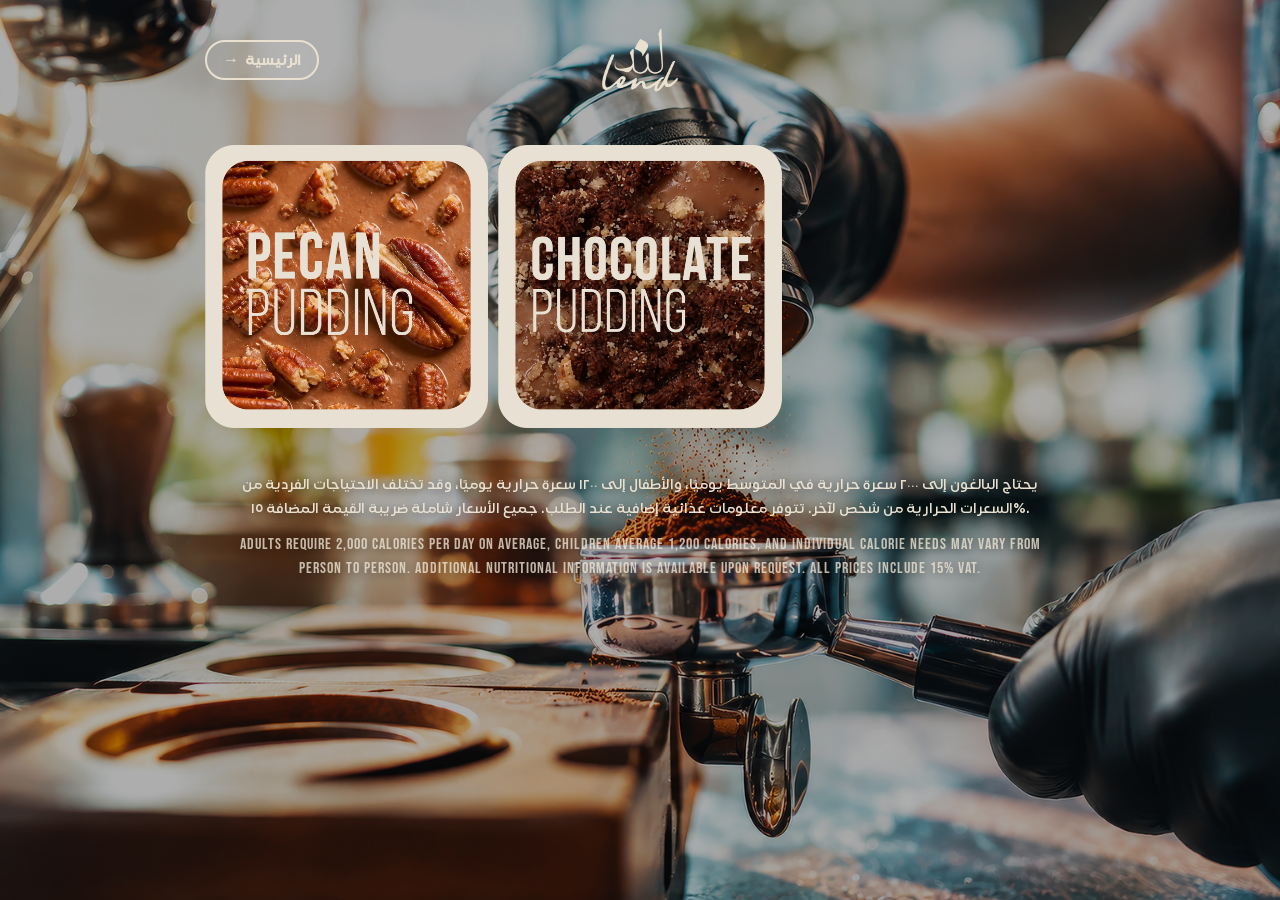
==== dessert.html @ 904e62c1 "Initial commit" ====
<!DOCTYPE html>
<html lang="en">
<head>
    <meta charset="UTF-8">
    <meta name="viewport" content="width=device-width, initial-scale=1.0">
    <title>LendMenu - Dessert</title>
    <link rel="icon" type="image/png" sizes="32x32" href="LendPoint.png">
    <link rel="stylesheet" href="dessert.css">
</head>
<body>

    <!-- Header -->
    <header class="menu-header">
        <button class="back-btn" onclick="goHome()">
            <span class="back-arrow">→</span>
            <span class="back-text">الرئيسية</span>
        </button>
        <img src="LendLogo.png" alt="LendLogo" class="menu-logo">
    </header>

    <!-- Main Content -->
    <main class="menu-content">

        <!-- Dessert Products (Visible Directly) -->
        <div class="dessert-products">
            <div class="products-grid">
                
                <!-- Product Card 1 -->
                <div class="product-square" onclick="openPoster('poster1')">
                    <img src="DessertMenuCardP2.png" alt="Dessert 1" class="product-square-img">
                </div>

                <!-- Product Card 2 -->
                <div class="product-square" onclick="openPoster('poster2')">
                    <img src="DessertMenuCardCH2.png" alt="Dessert 2" class="product-square-img">
                </div>

            </div>
        </div>

        <!-- ========== Footer Note ========== -->
        <div class="footer-note">
            <p class="footer-ar">
                يحتاج البالغون إلى ٢٠٠٠ سعرة حرارية في المتوسط يوميًا، والأطفال إلى ١٢٠٠ سعرة حرارية يوميًا، وقد تختلف الاحتياجات الفردية من السعرات الحرارية من شخص لآخر.
                تتوفر معلومات غذائية إضافية عند الطلب. جميع الأسعار شاملة ضريبة القيمة المضافة ١٥٪.
            </p>
            <p class="footer-en">
                Adults require 2,000 calories per day on average, children average 1,200 calories, and individual calorie needs may vary from person to person.
                Additional nutritional information is available upon request. All prices include 15% VAT.
            </p>
        </div>

    </main>

    <!-- ========== Fullscreen Poster Overlay ========== -->
    <div class="poster-overlay" id="posterOverlay" onclick="closePoster(event)">
        <div class="poster-overlay-content">
            
            <!-- Poster 1 -->
            <div class="poster-full" id="poster1" style="display: none;">
                <div class="poster-vertical" id="fullPoster1">
                    <img src="DessertMenuCardP.png" alt="Dessert Poster" class="poster-bg-vertical">
                </div>
                <button class="close-btn" onclick="closePoster(event)">✕</button>
            </div>

            <!-- Poster 2 -->
            <div class="poster-full" id="poster2" style="display: none;">
                <div class="poster-vertical" id="fullPoster2">
                    <img src="DessertMenuCardCH.png" alt="Dessert Poster" class="poster-bg-vertical">
                </div>
                <button class="close-btn" onclick="closePoster(event)">✕</button>
            </div>

        </div>
    </div>

    <script src="dessert.js"></script>
</body>
</html>
---- dessert.css ----
/* ========== Fonts ========== */
@font-face {
    font-family: 'DG Agnadeen';
    src: url('DGAgnadeen-Regular.ttf') format('truetype');
    font-weight: normal;
    font-style: normal;
    font-display: swap;
}

@font-face {
    font-family: 'Bebas Neue';
    src: url('BebasNeue-Regular.ttf') format('truetype');
    font-weight: normal;
    font-style: normal;
    font-display: swap;
}

/* ========== Reset ========== */
* {
    margin: 0;
    padding: 0;
    box-sizing: border-box;
}

/* ========== Body ========== */
body {
    min-height: 100vh;
    background-image: url('MenuBG.jpeg');
    background-size: cover;
    background-position: center;
    background-repeat: no-repeat;
    background-attachment: fixed;
    font-family: 'DG Agnadeen', sans-serif;
}

/* ========== Header ========== */
.menu-header {
    display: flex;
    align-items: center;
    justify-content: center;
    padding: 20px;
    position: relative;
    max-width: 900px;
    margin: 0 auto;
}

.menu-logo {
    width: clamp(60px, 10vw, 80px);
    height: clamp(60px, 10vw, 80px);
    object-fit: contain;
}

/* ========== Back Button ========== */
.back-btn {
    position: absolute;
    left: 15px;
    top: 50%;
    transform: translateY(-50%);
    display: flex;
    align-items: center;
    gap: 6px;
    background: rgba(255, 255, 255, 0.08);
    border: 2px solid #E9E0D0;
    border-radius: 50px;
    padding: 8px 16px;
    cursor: pointer;
    font-family: 'DG Agnadeen', sans-serif;
    transition: all 0.4s ease;
    backdrop-filter: blur(10px);
}

.back-btn:hover {
    background: #E9E0D0;
}

.back-arrow {
    font-size: 16px;
    color: #E9E0D0;
    transition: color 0.4s ease;
}

.back-text {
    font-size: 14px;
    font-weight: 600;
    color: #E9E0D0;
    transition: color 0.4s ease;
}

.back-btn:hover .back-arrow,
.back-btn:hover .back-text {
    color: #1a1a1a;
}

/* ========== Main Content ========== */
.menu-content {
    max-width: 900px;
    width: 100%;
    margin: 0 auto;
    padding: 15px;
}

/* ========== Dessert Products (Visible Directly) ========== */
.dessert-products {
    margin-top: 10px;
}

/* ========== Products Grid ========== */
.products-grid {
    display: grid;
    grid-template-columns: repeat(3, 1fr);
    gap: 10px;
}

/* ========== Product Square ========== */
.product-square {
    width: 100%;
    aspect-ratio: 1 / 1;
    cursor: pointer;
    overflow: hidden;
    border-radius: 16px;
    -webkit-border-radius: 16px;
    transition: transform 0.4s cubic-bezier(0.16, 1, 0.3, 1);
}

.product-square:hover {
    transform: translateY(-5px) scale(1.03);
}

.product-square:active {
    transform: scale(0.95);
}

/* ========== Product Square Image ========== */
.product-square-img {
    width: 100%;
    height: 100%;
    object-fit: cover;
    display: block;
    pointer-events: none;
    user-select: none;
}

/* ========== Footer Note ========== */
.footer-note {
    margin-top: 30px;
    padding: 15px;
    text-align: center;
}

.footer-ar {
    font-family: 'DG Agnadeen', sans-serif;
    font-size: clamp(12px, 1.5vw, 14px);
    color: #E9E0D0;
    text-shadow: 0 2px 10px rgba(0, 0, 0, 0.5);
    margin-bottom: 12px;
    line-height: 1.7;
}

.footer-en {
    font-family: 'Bebas Neue', sans-serif;
    font-size: clamp(13px, 1.5vw, 16px);
    color: #E9E0D0;
    text-shadow: 0 2px 10px rgba(0, 0, 0, 0.5);
    line-height: 1.5;
    opacity: 0.8;
    letter-spacing: 1px;
}

/* ========== Fullscreen Poster Overlay ========== */
.poster-overlay {
    display: none;
    position: fixed;
    top: 0;
    left: 0;
    width: 100%;
    height: 100%;
    background: rgba(0, 0, 0, 0.85);
    z-index: 1000;
    overflow-y: auto;
    padding: 20px;
    backdrop-filter: blur(10px);
}

.poster-overlay.active {
    display: flex;
    align-items: center;
    justify-content: center;
}

.poster-overlay-content {
    position: relative;
    max-width: min(350px, 90vw);
    width: 100%;
    max-height: 90vh;
    display: flex;
    align-items: center;
    justify-content: center;
}

.poster-full {
    position: relative;
    width: 100%;
    display: flex;
    justify-content: center;
    align-items: center;
}

/* ========== Poster Vertical (Fullscreen) ========== */
.poster-vertical {
    position: relative;
    width: 100%;
    aspect-ratio: 1080 / 1920;
    max-height: 85vh;
    height: auto;
    border-radius: 20px;
    overflow: hidden;
    box-shadow: 0 15px 40px rgba(0, 0, 0, 0.3);
    touch-action: none;
    user-select: none;
    -webkit-user-select: none;
}

/* ========== Poster Background ========== */
.poster-bg-vertical {
    position: absolute;
    top: 0;
    left: 0;
    width: 100%;
    height: 100%;
    object-fit: cover;
    z-index: 1;
    pointer-events: none;
    user-select: none;
    -webkit-user-drag: none;
    border-radius: 18px;
    -webkit-border-radius: 18px;
}

/* ========== Close Button ========== */
.close-btn {
    position: absolute;
    top: -12px;
    right: -12px;
    width: 36px;
    height: 36px;
    border-radius: 50%;
    background: #E9E0D0;
    border: none;
    font-size: 18px;
    cursor: pointer;
    z-index: 1001;
    display: flex;
    align-items: center;
    justify-content: center;
    color: #1a1a1a;
    transition: all 0.3s ease;
}

.close-btn:hover {
    background: #ffffff;
    transform: rotate(90deg);
}

/* ========== Tablet ========== */
@media (max-width: 768px) {
    .products-grid {
        grid-template-columns: repeat(2, 1fr);
        gap: 8px;
    }
}

/* ========== Mobile ========== */
@media (max-width: 480px) {
    .products-grid {
        grid-template-columns: repeat(3, 1fr);
        gap: 6px;
    }

    .back-text {
        display: none;
    }

    .back-btn {
        padding: 8px 12px;
    }
}
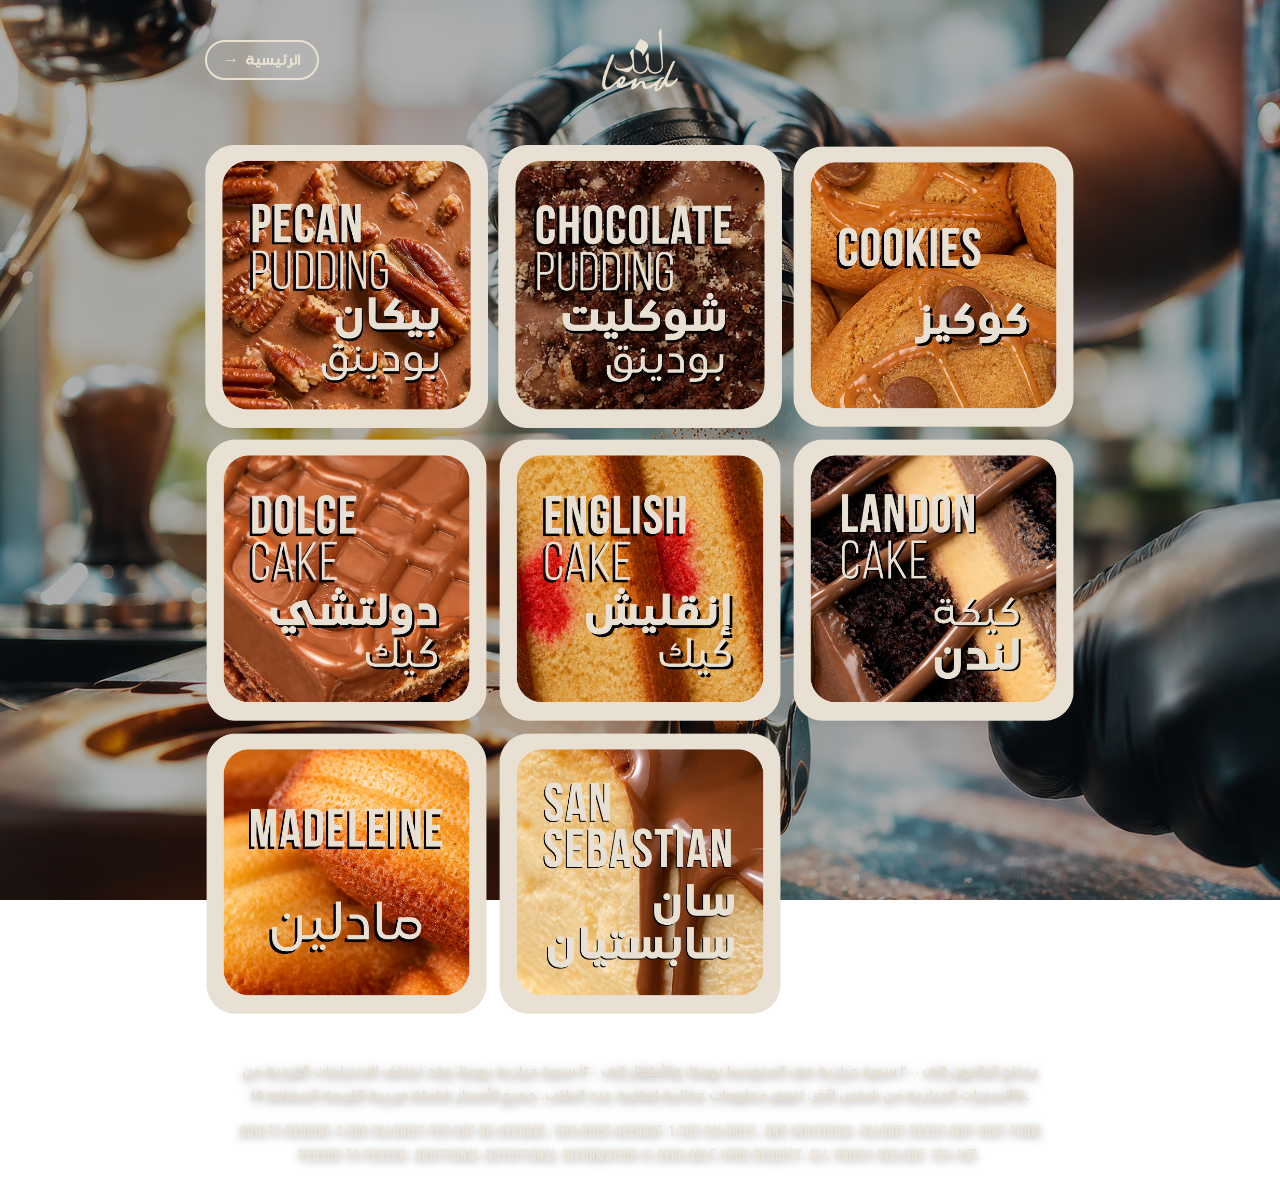
==== commit 3a614e66: "تحديث الملفات" ====
--- a/dessert.html
+++ b/dessert.html
@@ -33,6 +33,36 @@
                 <!-- Product Card 2 -->
                 <div class="product-square" onclick="openPoster('poster2')">
                     <img src="DessertMenuCardCH2.png" alt="Dessert 2" class="product-square-img">
+                </div>
+
+                <!-- Product Card 3 -->
+                <div class="product-square" onclick="openPoster('poster3')">
+                    <img src="DessertMenuCardCO2.png" alt="Dessert 3" class="product-square-img">
+                </div>
+
+                <!-- Product Card 4 -->
+                <div class="product-square" onclick="openPoster('poster4')">
+                    <img src="DessertMenuCardDO2.png" alt="Dessert 4" class="product-square-img">
+                </div>
+
+                <!-- Product Card 5 -->
+                <div class="product-square" onclick="openPoster('poster5')">
+                    <img src="DessertMenuCardEN2.png" alt="Dessert 5" class="product-square-img">
+                </div>
+
+                <!-- Product Card 6 -->
+                <div class="product-square" onclick="openPoster('poster6')">
+                    <img src="DessertMenuCardLC2.png" alt="Dessert 6" class="product-square-img">
+                </div>
+
+                <!-- Product Card 7 -->
+                <div class="product-square" onclick="openPoster('poster7')">
+                    <img src="DessertMenuCardM2.png" alt="Dessert 7" class="product-square-img">
+                </div>
+
+                <!-- Product Card 8 -->
+                <div class="product-square" onclick="openPoster('poster8')">
+                    <img src="DessertMenuCardSS2.png" alt="Dessert 8" class="product-square-img">
                 </div>
 
             </div>
@@ -72,6 +102,54 @@
                 <button class="close-btn" onclick="closePoster(event)">✕</button>
             </div>
 
+            <!-- Poster 3 -->
+            <div class="poster-full" id="poster3" style="display: none;">
+                <div class="poster-vertical" id="fullPoster3">
+                    <img src="DessertMenuCardCO.png" alt="Dessert Poster" class="poster-bg-vertical">
+                </div>
+                <button class="close-btn" onclick="closePoster(event)">✕</button>
+            </div>
+
+            <!-- Poster 4 -->
+            <div class="poster-full" id="poster4" style="display: none;">
+                <div class="poster-vertical" id="fullPoster4">
+                    <img src="DessertMenuCardDO.png" alt="Dessert Poster" class="poster-bg-vertical">
+                </div>
+                <button class="close-btn" onclick="closePoster(event)">✕</button>
+            </div>
+
+            <!-- Poster 5 -->
+            <div class="poster-full" id="poster5" style="display: none;">
+                <div class="poster-vertical" id="fullPoster5">
+                    <img src="DessertMenuCardEN.png" alt="Dessert Poster" class="poster-bg-vertical">
+                </div>
+                <button class="close-btn" onclick="closePoster(event)">✕</button>
+            </div>
+
+            <!-- Poster 6 -->
+            <div class="poster-full" id="poster6" style="display: none;">
+                <div class="poster-vertical" id="fullPoster6">
+                    <img src="DessertMenuCardLC.png" alt="Dessert Poster" class="poster-bg-vertical">
+                </div>
+                <button class="close-btn" onclick="closePoster(event)">✕</button>
+            </div>
+
+            <!-- Poster 7 -->
+            <div class="poster-full" id="poster7" style="display: none;">
+                <div class="poster-vertical" id="fullPoster7">
+                    <img src="DessertMenuCardM.png" alt="Dessert Poster" class="poster-bg-vertical">
+                </div>
+                <button class="close-btn" onclick="closePoster(event)">✕</button>
+            </div>
+
+            <!-- Poster 8 -->
+            <div class="poster-full" id="poster8" style="display: none;">
+                <div class="poster-vertical" id="fullPoster8">
+                    <img src="DessertMenuCardSS.png" alt="Dessert Poster" class="poster-bg-vertical">
+                </div>
+                <button class="close-btn" onclick="closePoster(event)">✕</button>
+            </div>
+
         </div>
     </div>
 
